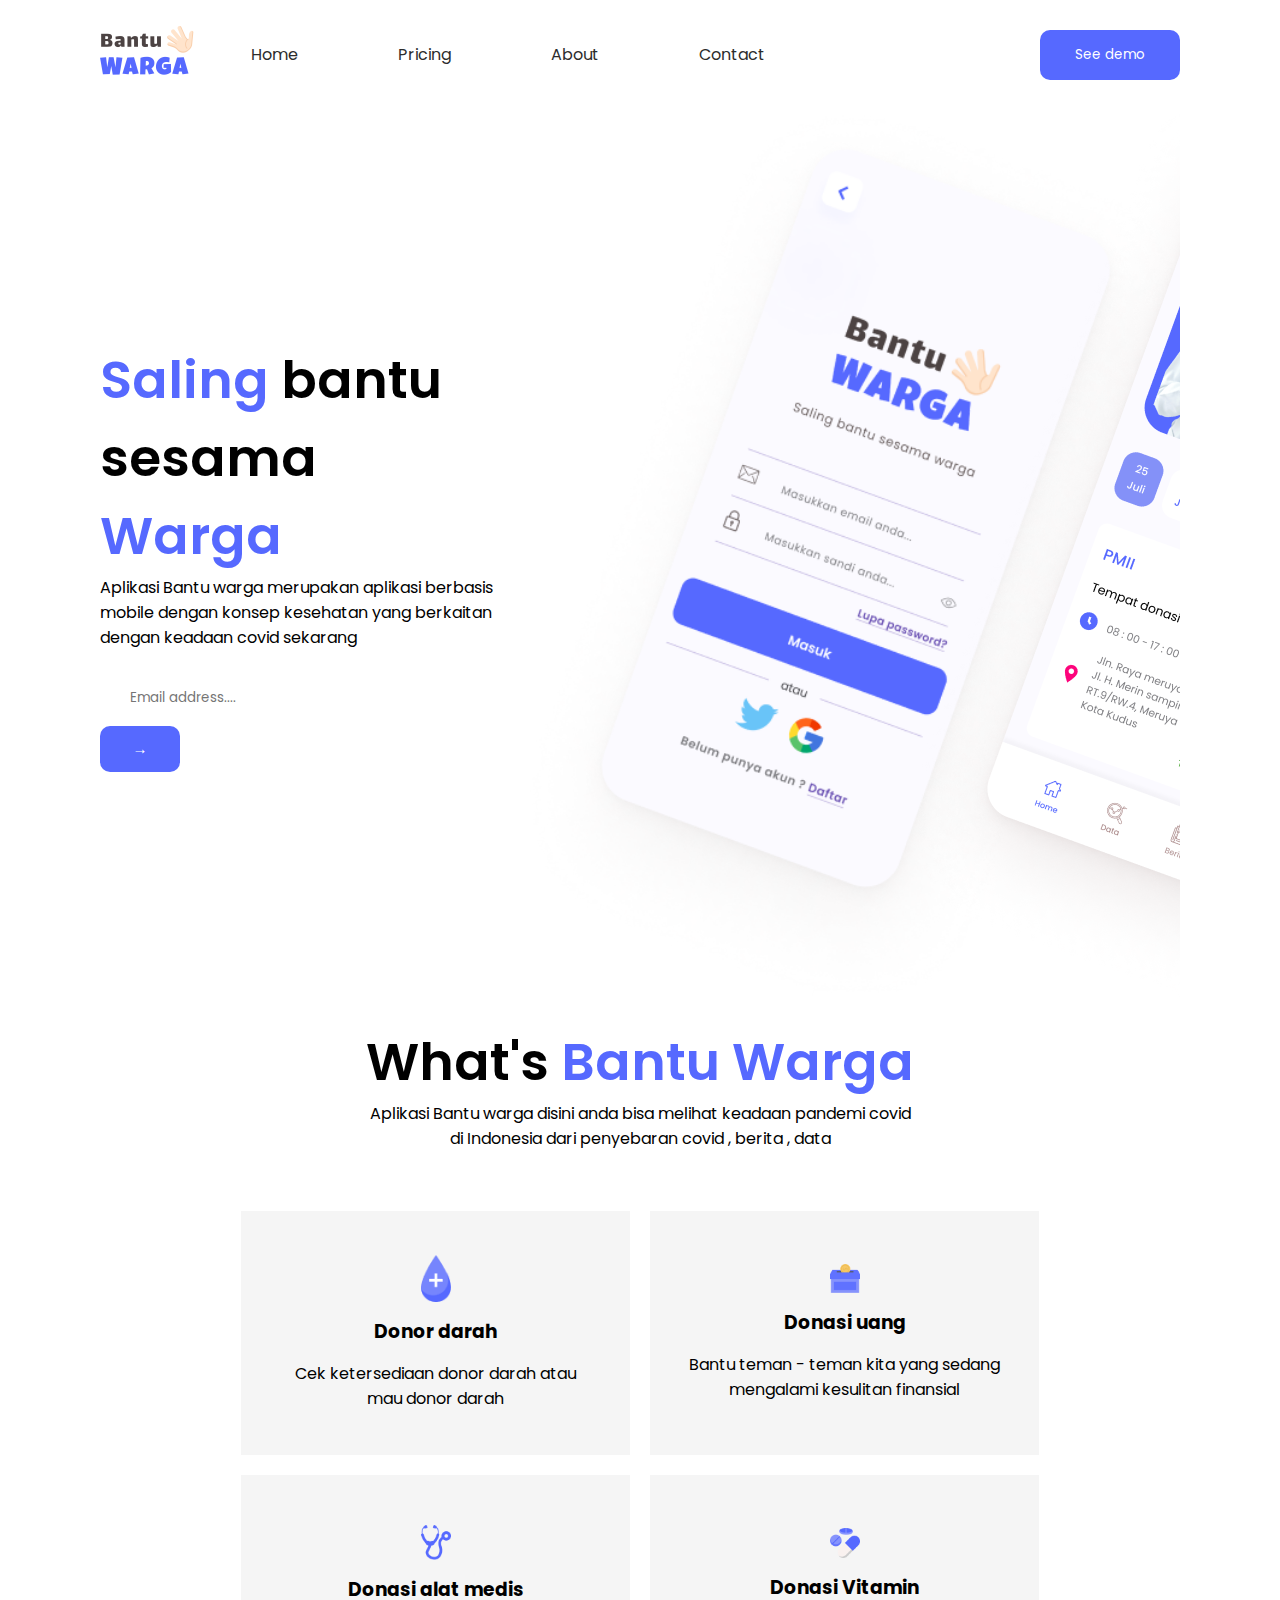
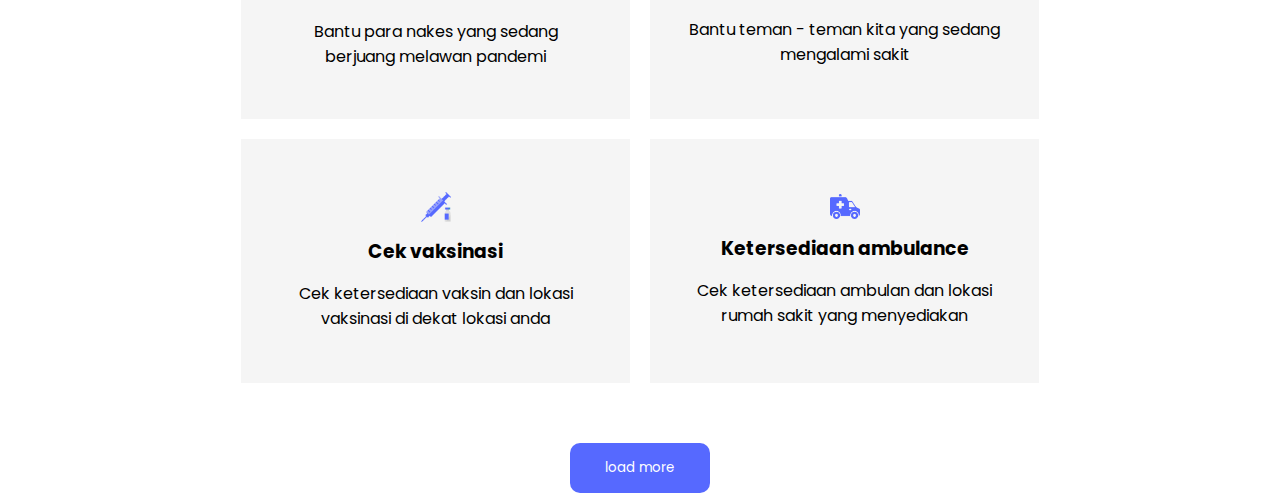
==== daily_task_05-09-2024/index.html @ eb910bd3 "done till about" ====
<!DOCTYPE html>
<html lang="en">
  <head>
    <meta charset="UTF-8" />
    <meta name="viewport" content="width=device-width, initial-scale=1.0" />
    <link rel="preconnect" href="https://fonts.googleapis.com" />
    <link rel="preconnect" href="https://fonts.gstatic.com" crossorigin />
    <link
      href="https://fonts.googleapis.com/css2?family=Poppins:ital,wght@0,100;0,200;0,300;0,400;0,500;0,600;0,700;0,800;0,900;1,100;1,200;1,300;1,400;1,500;1,600;1,700;1,800;1,900&display=swap"
      rel="stylesheet"
    />
    <link rel="stylesheet" href="style.css" />

    <title>Bantu-Warga-Web</title>
  </head>

  <body>
    <div class="whole_body">
      <nav>
        <div>
          <img src="./assets/bantu-warga.png" alt="" class="nav_icon" />
        </div>
        <div class="links">
          <ul>
            <li><a href="">Home</a></li>
            <li><a href="">Pricing</a></li>
            <li><a href="">About</a></li>
            <li><a href="">Contact</a></li>
          </ul>
        </div>
        <div class="button_container">
          <button class="btn">See demo</button>
        </div>
      </nav>

      <div class="hero">
        <div class="left_hero">
          <div class="head_text">
            <span class="colored_text">Saling</span> bantu<br />
            sesama
            <span class="colored_text">Warga</span>
          </div>
          <div>
            Aplikasi Bantu warga merupakan aplikasi berbasis mobile dengan
            konsep kesehatan yang berkaitan dengan keadaan covid sekarang
          </div>
          <div class="mail_box">
            <input type="email" name="" id="" placeholder="Email address...." />
            <button>→</button>
          </div>
        </div>
        <div class="right_hero">
          <img src="./assets/Welcome.png" alt="" id="image-1" />
          <img src="./assets/Vitamin.png" alt="" id="image-2" />
          <!-- ekhane image thakbe -->
        </div>
      </div>

      <div class="about">
        <section>
          <section class="head_text">
            What's <span class="colored_text">Bantu Warga</span>
          </section>
          <p>
            Aplikasi Bantu warga disini anda bisa melihat keadaan pandemi covid
            di Indonesia dari penyebaran covid , berita , data
          </p>
        </section>

        <section class="feature_container">
          <section class="card">
            <img src="./assets/donor.png" alt="" />
            <h3>Donor darah</h3>
            <p>Cek ketersediaan donor darah atau mau donor darah</p>
          </section>

          <section class="card">
            <img src="./assets/Group.png" alt="" />
            <h3>Donasi uang</h3>
            <p>Bantu teman - teman kita yang sedang mengalami kesulitan finansial</p>
          </section>

          <section class="card">
            <img src="./assets/stotoscope.png" alt="" />
            <h3>Donasi alat medis</h3>
            <p>Bantu para nakes yang sedang berjuang melawan pandemi</p>
          </section>

          <section class="card">
            <img src="./assets/medicine.png" alt="" />
            <h3>Donasi Vitamin</h3>
            <p>Bantu teman - teman kita yang sedang mengalami sakit </p>
          </section>
          
          <section class="card">
            <img src="./assets/syringe.png" alt="" />
            <h3>Cek vaksinasi</h3>
            <p>Cek ketersediaan vaksin dan lokasi vaksinasi di dekat lokasi anda</p>
          </section>

          <section class="card">
            <img src="./assets/glyph.png" alt="" />
            <h3>Ketersediaan ambulance</h3>
            <p>Cek ketersediaan ambulan dan lokasi rumah sakit yang menyediakan</p>
          </section>

        </section>

        <section>
          <button class="btn">load more</button>
        </section>
      </div>
    </div>
  </body>
</html>
---- daily_task_05-09-2024/style.css ----
*{
    margin: 0;
    padding: 0;
    font-family: "Poppins", sans-serif;
}

.whole_body{
    padding: 0px 100px;
}

.nav_icon{
    width: 101px;
    height: 62px;
}

nav{
    font-family: monospace;
    width: 100%;
    /* height: 100%; */
    display: flex;
    padding-top: 20px;
    align-items: center;
    /* justify-content: space-between; */
}

nav div:nth-child(2){
    
    /* justify-content: space-between; */
}

nav ul{
    display: flex;
    list-style: none;
    
}

nav ul li{
    padding: 0 50px;
}

a{
    text-decoration: none;
    color: rgb(44, 44, 44);
}

a:hover{
   color: #4352c4; 
}

a:active{
    color: #4352c4;
    font-weight: bold;  
}

.btn{
    /* justify-self: end; */
    /*  */
    align-items: end;
    width: 140px;
    height: 50px;
    background: #5669FF;
    color: #ffffff;
    border-radius: 10px;
    border: 0px;
}

.button_container{
    margin-left: auto;
}

.links{
    width: auto;
}

/* nav styling */

.hero{
    display: flex;
    align-items: center;
    overflow: hidden;
}

.left_hero{
    width: 50%;
}

.head_text{
    font-weight: 600;
    font-size: 52px;
}

.colored_text{
    color: #5669FF;
}

.mail_box button{
    border: none;
    border-radius: 10px;
    background: #5669FF;
    color: white;
    font-size: 15px;
    height: 46px;
    width: 80px;
}

input[type=email]{
    border: none;
    height: 56px;
    width: 375px;
    margin-top: 20px;
    padding-left: 30px;
}

.right_hero{
    display: flex;
    /* overflow: hidden; */
}
#image-1{
    width: 702px;
}

#image-2{
    margin-left: -300px;
}

/* about styling */

.about{
    text-align: center;
}

.about section p{
    width: 550px;
    margin: 0 auto;
}

.about>section:nth-child(2){
    /* background: red; */
    margin: 50px 0;
    display: flex;
    flex-wrap: wrap;
    justify-content: center;
}

.card{
    width: 389px;
    height: 244px;
    background: #f5f5f5;
    margin: 10px;
    display: flex;
    flex-direction: column;
    justify-content: center;
    align-items: center;
    gap: 15px;
}

.about section .card img{
    width: 30px;
}

.about section .card p{
    /* background: red; */
    width: 313px;
    /* height: 10px; */
}
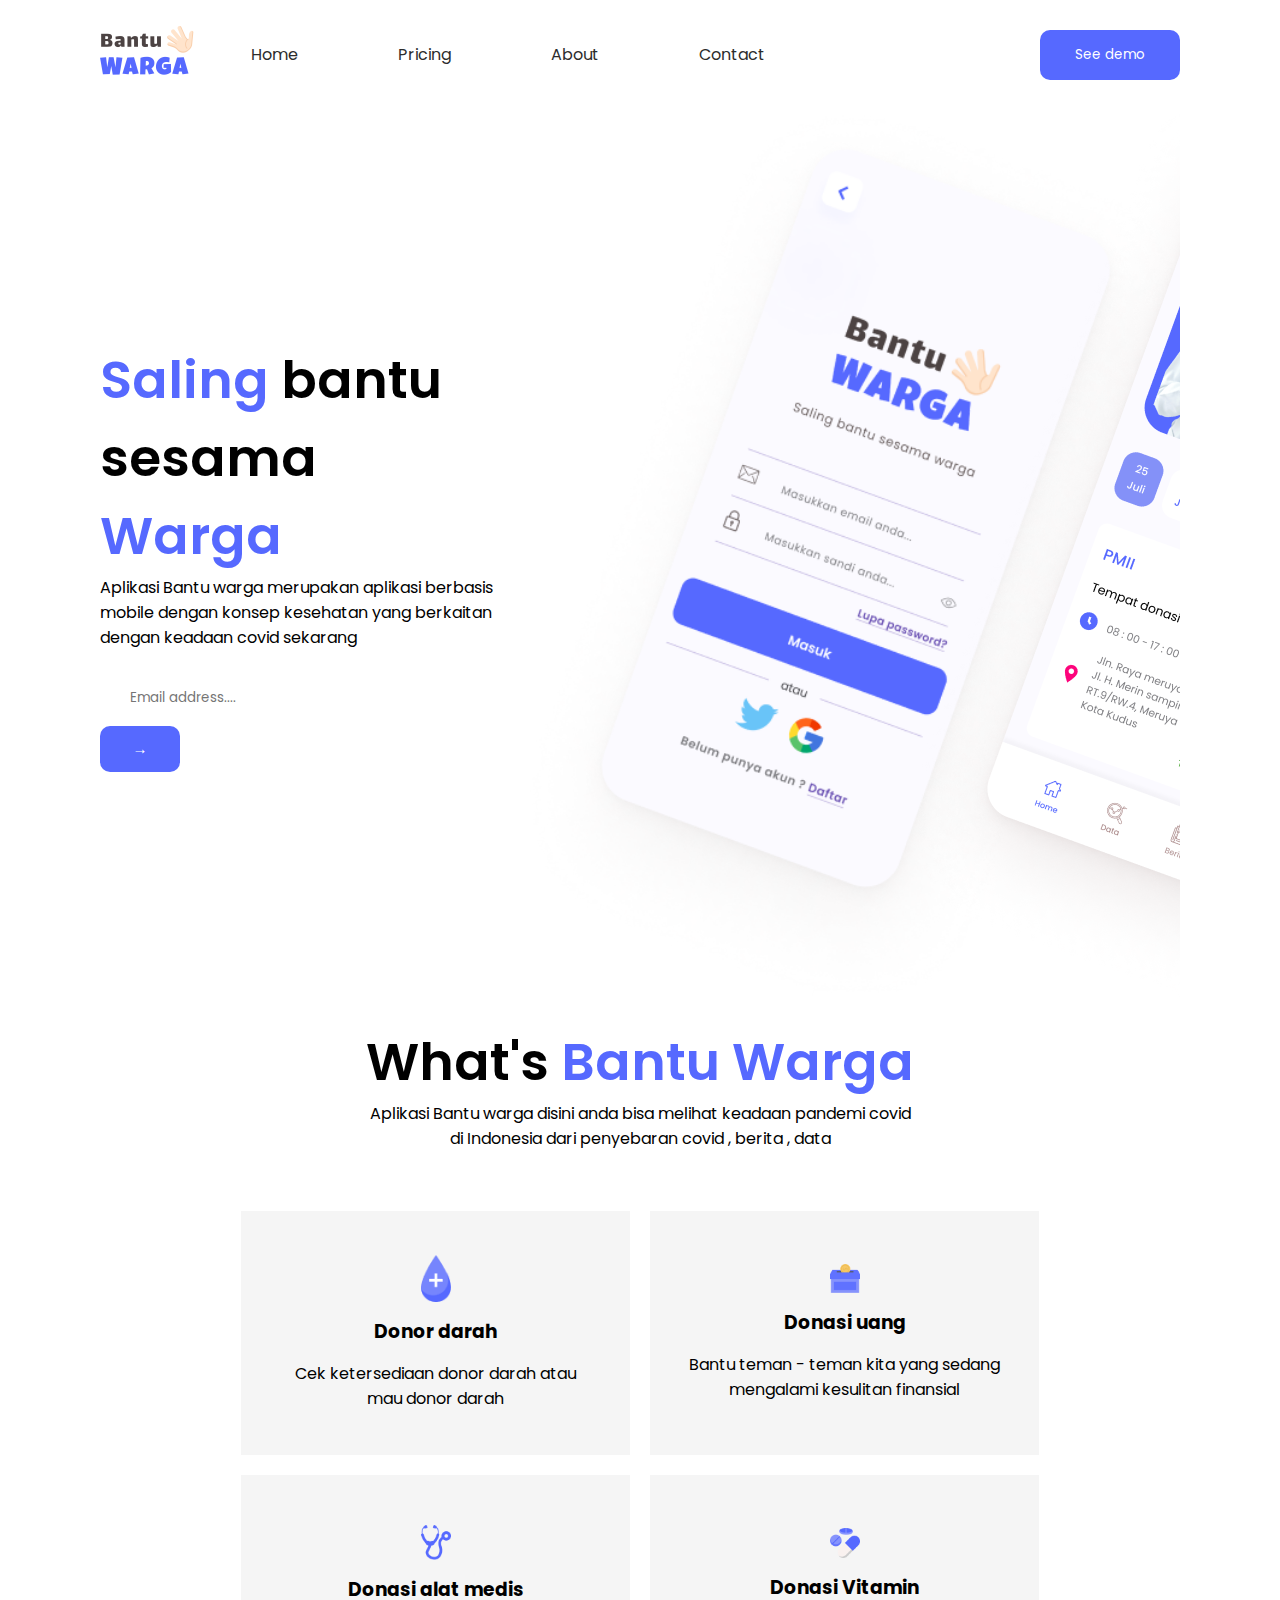
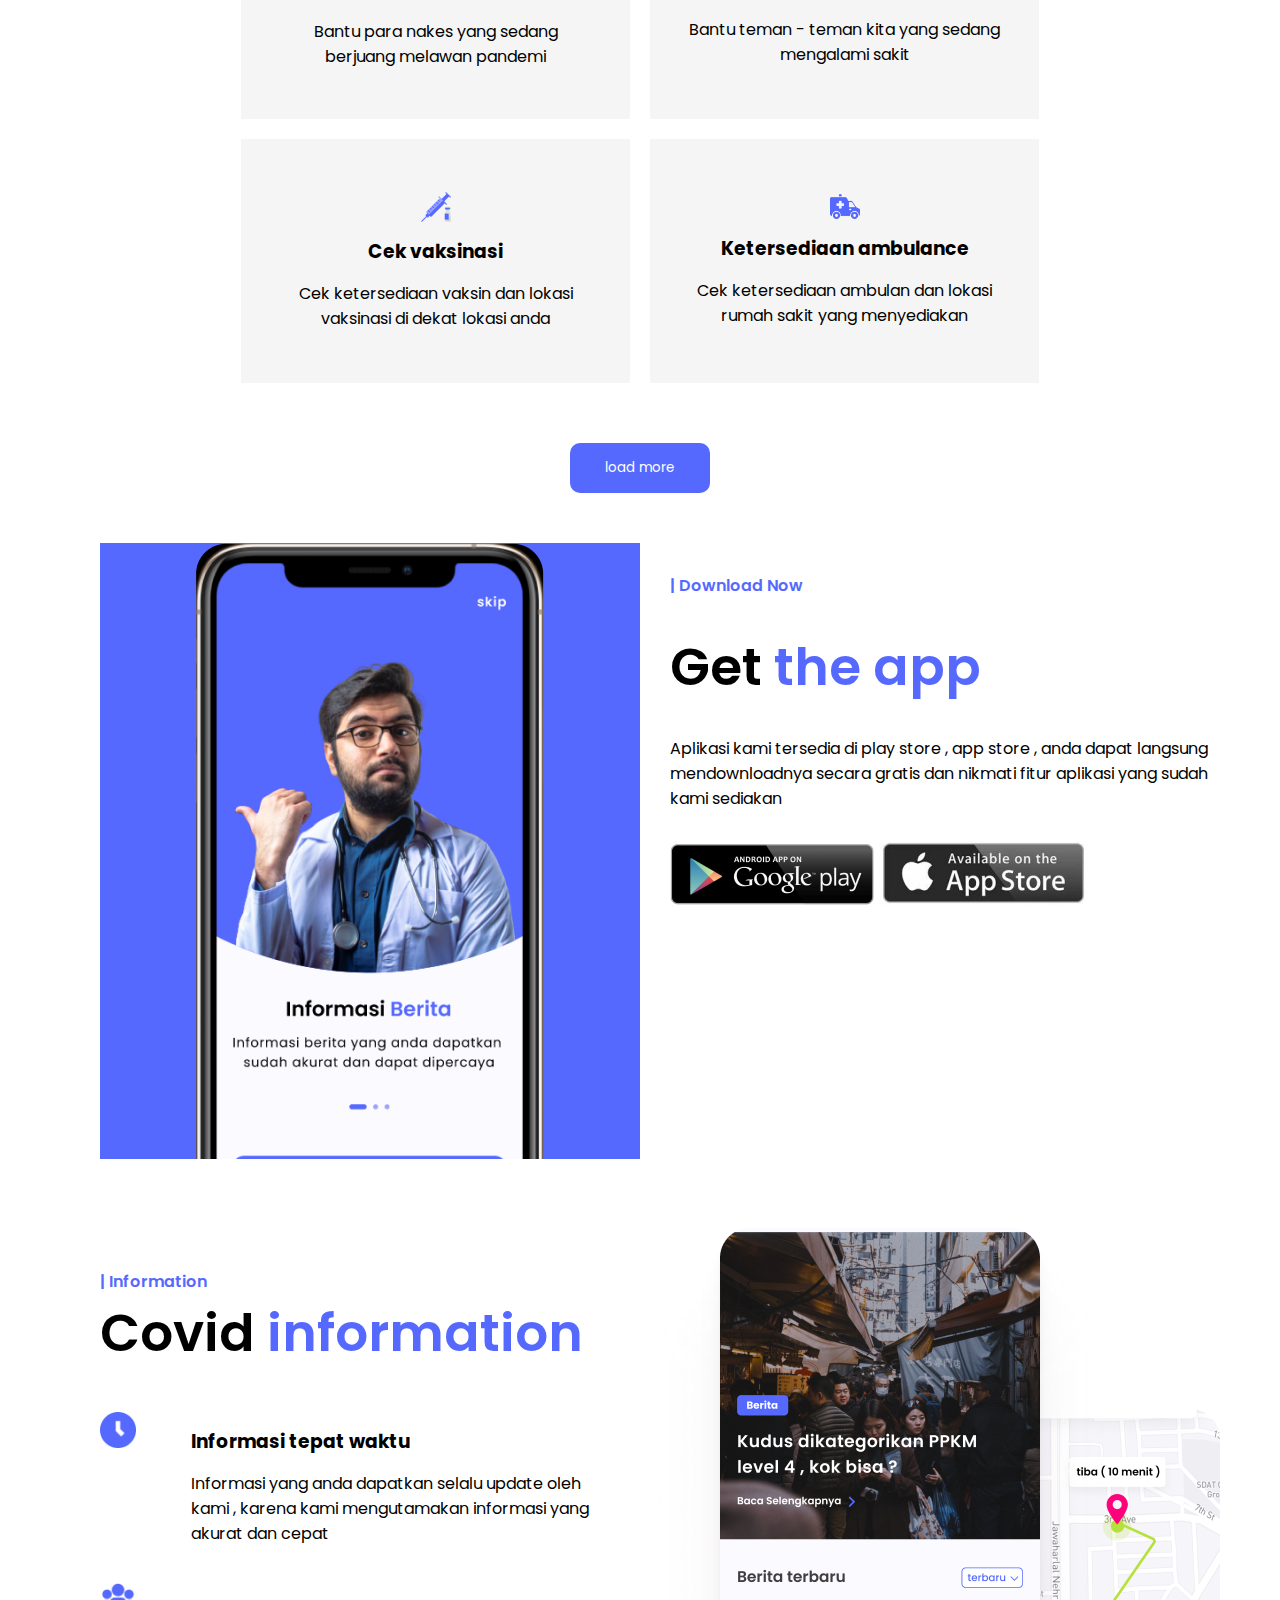
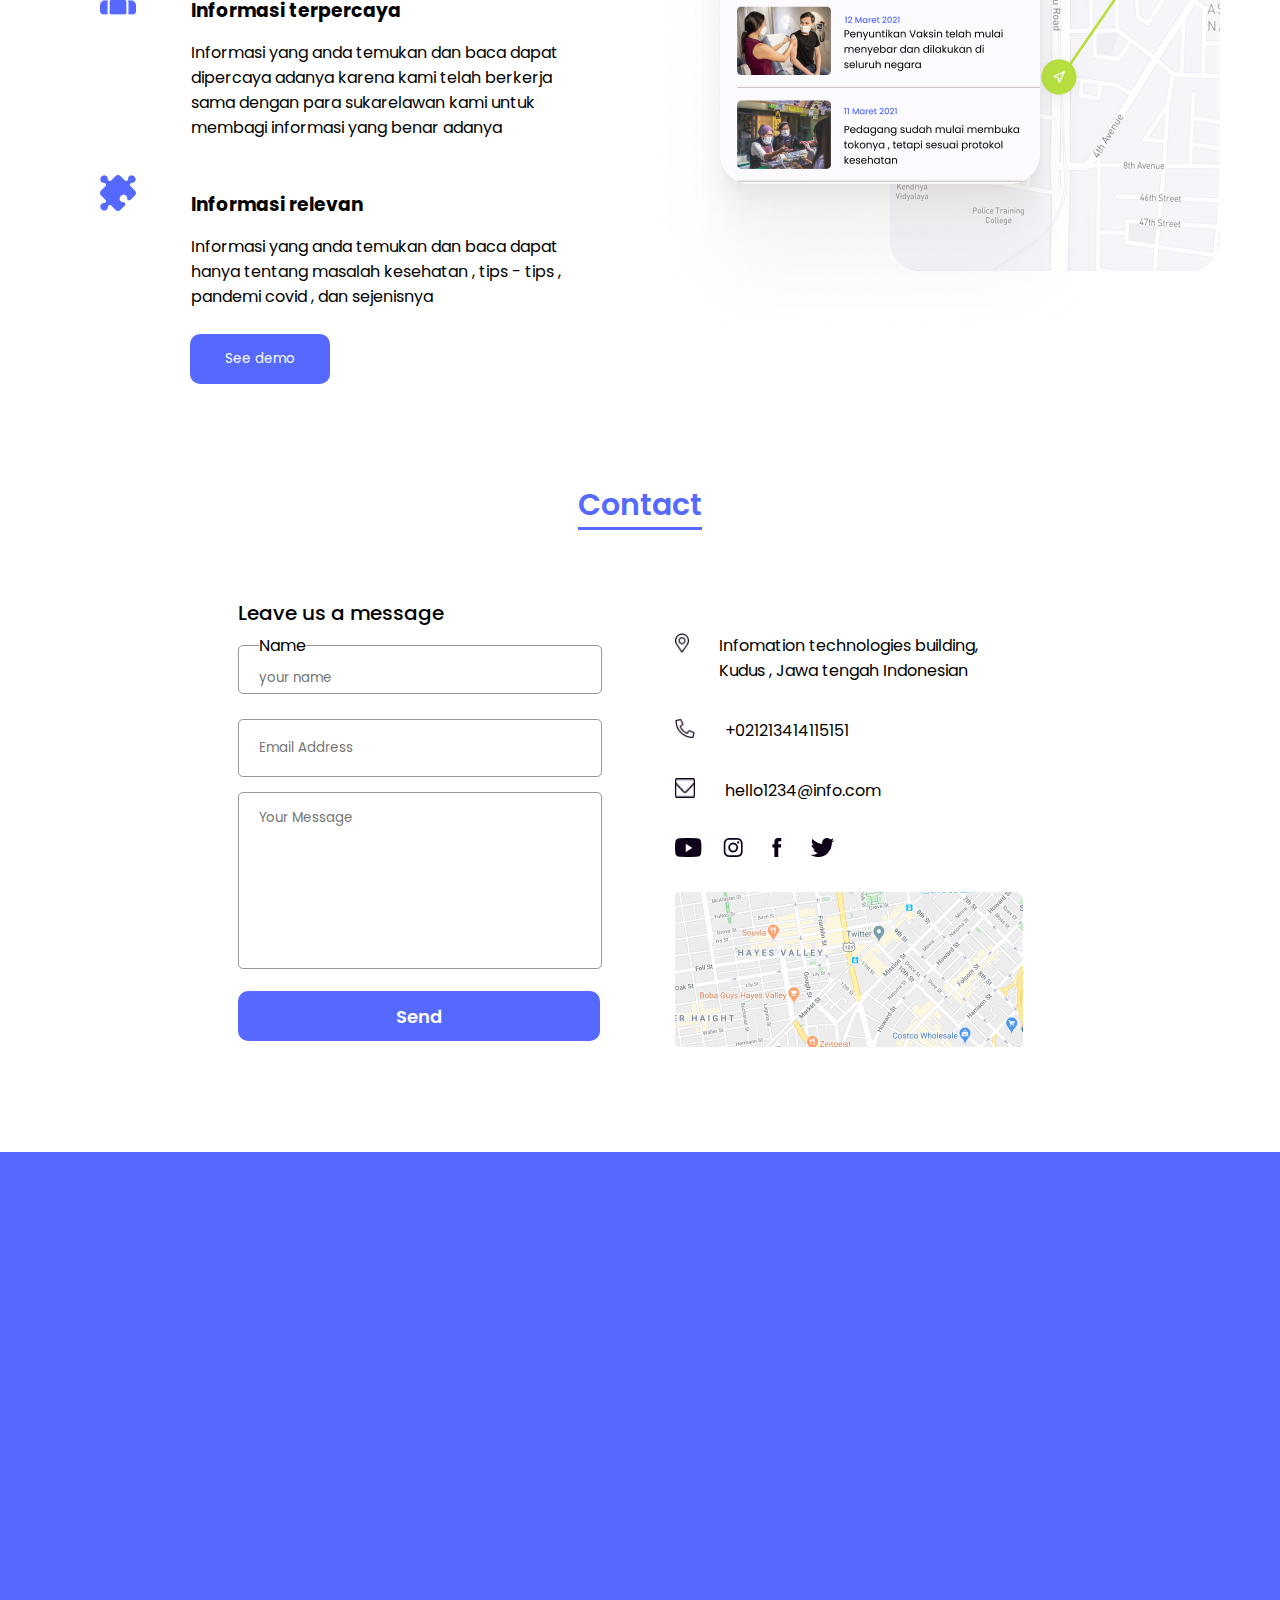
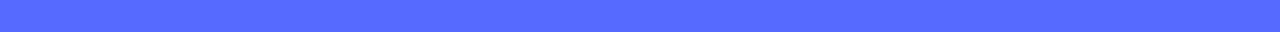
==== commit 930b9b35: "done except footer" ====
--- a/daily_task_05-09-2024/index.html
+++ b/daily_task_05-09-2024/index.html
@@ -46,7 +46,7 @@
           </div>
           <div class="mail_box">
             <input type="email" name="" id="" placeholder="Email address...." />
-            <button>→</button>
+            <button class="btn">→</button>
           </div>
         </div>
         <div class="right_hero">
@@ -77,7 +77,9 @@
           <section class="card">
             <img src="./assets/Group.png" alt="" />
             <h3>Donasi uang</h3>
-            <p>Bantu teman - teman kita yang sedang mengalami kesulitan finansial</p>
+            <p>
+              Bantu teman - teman kita yang sedang mengalami kesulitan finansial
+            </p>
           </section>
 
           <section class="card">
@@ -89,27 +91,174 @@
           <section class="card">
             <img src="./assets/medicine.png" alt="" />
             <h3>Donasi Vitamin</h3>
-            <p>Bantu teman - teman kita yang sedang mengalami sakit </p>
-          </section>
-          
+            <p>Bantu teman - teman kita yang sedang mengalami sakit</p>
+          </section>
+
           <section class="card">
             <img src="./assets/syringe.png" alt="" />
             <h3>Cek vaksinasi</h3>
-            <p>Cek ketersediaan vaksin dan lokasi vaksinasi di dekat lokasi anda</p>
+            <p>
+              Cek ketersediaan vaksin dan lokasi vaksinasi di dekat lokasi anda
+            </p>
           </section>
 
           <section class="card">
             <img src="./assets/glyph.png" alt="" />
             <h3>Ketersediaan ambulance</h3>
-            <p>Cek ketersediaan ambulan dan lokasi rumah sakit yang menyediakan</p>
-          </section>
-
+            <p>
+              Cek ketersediaan ambulan dan lokasi rumah sakit yang menyediakan
+            </p>
+          </section>
         </section>
 
         <section>
           <button class="btn">load more</button>
         </section>
       </div>
+
+      <!-- get the app div -->
+      <div class="get_app_container">
+        <div class="get_app_left">
+          <img src="./assets/phone.png" alt="" />
+        </div>
+
+        <div class="get_app_right">
+          <div class="small_heading">Download Now</div>
+          <div class="head_text">
+            Get <span class="colored_text">the app</span>
+          </div>
+          <div>
+            <p>
+              Aplikasi kami tersedia di play store , app store , anda dapat
+              langsung mendownloadnya secara gratis dan nikmati fitur aplikasi
+              yang sudah kami sediakan
+            </p>
+          </div>
+          <div>
+            <img src="./assets/google_play.png" alt="" />
+            <img src="./assets/app_store.png" alt="" />
+          </div>
+        </div>
+      </div>
+
+      <!-- Information -->
+      <div class="information_container">
+        <div class="information_left">
+          <div class="small_heading">Information</div>
+          <div class="head_text">
+            Covid <span class="colored_text">information</span>
+          </div>
+
+          <div class="information_area">
+            <div class="single_information">
+              <img src="./assets/clock (2) 1.png" alt="" />
+              <div>
+                <h3>Informasi tepat waktu</h3>
+                <p>
+                  Informasi yang anda dapatkan selalu update oleh kami , karena
+                  kami mengutamakan informasi yang akurat dan cepat
+                </p>
+              </div>
+            </div>
+
+            <div class="single_information">
+              <img src="./assets/group 1.png" alt="" />
+              <div>
+                <h3>Informasi terpercaya</h3>
+                <p>
+                  Informasi yang anda temukan dan baca dapat dipercaya adanya
+                  karena kami telah berkerja sama dengan para sukarelawan kami
+                  untuk membagi informasi yang benar adanya
+                </p>
+              </div>
+            </div>
+
+            <div class="single_information">
+              <img src="./assets/puzzle 1.png" alt="" />
+              <div>
+                <h3>Informasi relevan</h3>
+                <p>
+                  Informasi yang anda temukan dan baca dapat hanya tentang
+                  masalah kesehatan , tips - tips , pandemi covid , dan
+                  sejenisnya
+                </p>
+              </div>
+            </div>
+
+            <div class="information_button">
+              <button class="btn">See demo</button>
+            </div>
+          </div>
+        </div>
+
+        <div class="information_right">
+          <img src="./assets/map.png" alt="" class="image_2" />
+          <img src="./assets/Berita_page_1.png" alt="" class="image_1" />
+        </div>
+      </div>
+      <!-- Information end -->
+
+      <!-- contact start -->
+      <div class="contact_container">
+        <div class="contact_heading">
+          <u>Contact</u>
+        </div>
+        <div class="contact_info_container">
+          <div class="contact_left">
+            <p id="message_heading">Leave us a message</p>
+            <form action="">
+              <div>
+                <fieldset>
+                  <legend>Name</legend>
+                  <input
+                    type="text"
+                    name=""
+                    id="name"
+                    placeholder="your name"
+                  />
+                </fieldset>
+              </div>
+              <div>
+                <input type="email" name="" id="" placeholder="Email Address" />
+              </div>
+              <div>
+                <textarea
+                  name=""
+                  id="message"
+                  rows="8"
+                  placeholder="Your Message"
+                ></textarea>
+              </div>
+              <button class="btn contact_send">Send</button>
+            </form>
+          </div>
+
+          <div class="contact_right">
+            <div>
+              <img src="./assets/locator.png" alt="" class="icon">
+              <p>Infomation technologies building, Kudus , Jawa tengah Indonesian</p>
+            </div>
+            <div>
+              <img src="./assets/phone_icon.png" alt="" class="icon">
+              <p>+021213414115151</p>
+            </div>
+            <div>
+              <img src="./assets/mail_box.png" alt="" class="icon">
+              <p>hello1234@info.com</p>
+            </div>
+            <div>
+              <img src="./assets/social_icons.png" alt="">
+            </div>
+            <div>
+              <img src="./assets/location_map.png" alt="">
+            </div>
+          </div>
+        </div>
+      </div>
     </div>
+    <footer>
+      <div></div>
+      <div></div>
+    </footer>
   </body>
 </html>
--- a/daily_task_05-09-2024/style.css
+++ b/daily_task_05-09-2024/style.css
@@ -1,166 +1,355 @@
-*{
-    margin: 0;
-    padding: 0;
-    font-family: "Poppins", sans-serif;
-}
-
-.whole_body{
-    padding: 0px 100px;
-}
-
-.nav_icon{
-    width: 101px;
-    height: 62px;
-}
-
-nav{
-    font-family: monospace;
+* {
+  margin: 0;
+  padding: 0;
+  font-family: "Poppins", sans-serif;
+}
+
+.whole_body {
+  margin: 0 auto;
+  padding: 0px 100px;
+  max-width: 1630px;
+  /* background: #000; */
+}
+
+.nav_icon {
+  width: 101px;
+  height: 62px;
+}
+
+nav {
+  font-family: monospace;
+  width: 100%;
+  /* height: 100%; */
+  display: flex;
+  padding-top: 20px;
+  align-items: center;
+  /* justify-content: space-between; */
+}
+
+nav div:nth-child(2) {
+  /* justify-content: space-between; */
+}
+
+nav ul {
+  display: flex;
+  list-style: none;
+}
+
+nav ul li {
+  padding: 0 50px;
+}
+
+a {
+  text-decoration: none;
+  color: rgb(44, 44, 44);
+}
+
+a:hover {
+  color: #4352c4;
+}
+
+a:active {
+  color: #4352c4;
+  font-weight: bold;
+}
+
+.btn {
+  /* justify-self: end; */
+  /*  */
+  align-items: end;
+  width: 140px;
+  height: 50px;
+  background: #5669ff;
+  color: #ffffff;
+  border-radius: 10px;
+  border: 0px;
+}
+
+.btn:hover {
+  cursor: pointer;
+}
+
+.button_container {
+  margin-left: auto;
+}
+
+.links {
+  width: auto;
+}
+
+/* nav styling */
+
+.hero {
+  display: flex;
+  align-items: center;
+  overflow: hidden;
+}
+
+.left_hero {
+  width: 50%;
+}
+
+.head_text {
+  font-weight: 600;
+  font-size: 52px;
+}
+
+.colored_text {
+  color: #5669ff;
+}
+
+.mail_box button {
+  border: none;
+  border-radius: 10px;
+  background: #5669ff;
+  color: white;
+  font-size: 15px;
+  height: 46px;
+  width: 80px;
+}
+
+input[type="email"] {
+  border: none;
+  height: 56px;
+  width: 375px;
+  margin-top: 20px;
+  padding-left: 30px;
+}
+
+.right_hero {
+  display: flex;
+  /* overflow: hidden; */
+}
+#image-1 {
+  width: 702px;
+}
+
+#image-2 {
+  margin-left: -300px;
+}
+
+/* about styling */
+
+.about {
+  text-align: center;
+}
+
+.about section p {
+  width: 550px;
+  margin: 0 auto;
+}
+
+.about > section:nth-child(2) {
+  /* background: red; */
+  margin: 50px 0;
+  display: flex;
+  flex-wrap: wrap;
+  justify-content: center;
+}
+
+.card {
+  width: 389px;
+  height: 244px;
+  background: #f5f5f5;
+  margin: 10px;
+  display: flex;
+  flex-direction: column;
+  justify-content: center;
+  align-items: center;
+  gap: 15px;
+}
+
+.about section .card img {
+  width: 30px;
+}
+
+.about section .card p {
+  /* background: red; */
+  width: 313px;
+  /* height: 10px; */
+}
+
+/* get app section */
+
+.get_app_container {
+  display: flex;
+  width: 100%;
+  margin-top: 50px;
+}
+
+.get_app_left {
+  display: flex;
+  justify-content: center;
+  width: 50%;
+  background: #5669ff;
+}
+
+.get_app_right {
+  width: 50%;
+}
+
+.get_app_right div {
+  margin: 30px;
+}
+
+.get_app_right p {
+  width: 543px;
+}
+
+.small_heading {
+  color: #5669ff;
+  font-weight: 600;
+}
+
+.small_heading::before {
+  content: "| ";
+}
+
+/* Information styling */
+.information_container {
+  display: flex;
+  margin-top: 50px;
+}
+
+.information_left {
+  width: 50%;
+  margin-top: 60px;
+}
+
+.information_area {
+  display: flex;
+  flex-direction: column;
+  margin: 30px 0;
+}
+
+.single_information {
+  display: flex;
+  margin: 10px 0;
+}
+
+.single_information img {
+  width: 36px;
+  height: 36px;
+  margin-right: 40px;
+}
+
+.single_information div * {
+  margin: 15px;
+}
+
+.information_button {
+  margin-left: 90px;
+}
+
+.information_right {
+  /* background: #000; */
+  width: 50%;
+  margin-left: 30px;
+}
+
+.image_1 {
+  /* width: 320px; */
+  margin-top: -650px;
+  z-index: 10;
+}
+
+.image_2 {
+  margin-left: 250px;
+  margin-top: 200px;
+}
+
+/* contact styling */
+.contact_container {
+  margin: 68px;
+}
+
+#message_heading {
+  font-weight: 500;
+  font-size: 20px;
+}
+
+.contact_heading {
+  text-align: center;
+  font-weight: 600;
+  font-size: 30px;
+  color: #5669ff;
+  text-underline-offset: 12px;
+}
+
+.contact_info_container {
+  display: flex;
+  margin: 70px;
+}
+
+.contact_left {
+  width: 50%;
+}
+
+form * {
+  width: 100%;
+  margin: 5px 0;
+}
+
+form legend {
+  width: fit-content;
+  padding: 0;
+}
+
+#name {
+  border: none;
+  width: calc(100% - 40px);
+  margin-top: 5px;
+}
+
+#message {
+  padding-top: 15px;
+}
+
+fieldset,
+textarea,
+form input[type="email"] {
+  border: #979797 1px solid;
+  border-radius: 5px;
+  width: calc(100% - 40px);
+  padding: 0 20px;
+}
+
+textarea {
+  resize: none;
+}
+
+.contact_send {
+  width: 100%;
+  font-weight: 600;
+  font-size: 18px;
+}
+
+/* contact right */
+.contact_right {
+  width: 50%;
+  margin-left: 40px;
+}
+
+.contact_right div{
+    margin: 35px;
+    display: flex;
+}
+
+.contact_right div .icon{
+    width: 20px;
+    height: 20px;
+    margin: 0 30px 0 0;
+}
+
+.contact_right div p{
+    font-weight: 400;
+    font-size: 16px;
+}
+
+
+/* footer */
+footer{
     width: 100%;
-    /* height: 100%; */
-    display: flex;
-    padding-top: 20px;
-    align-items: center;
-    /* justify-content: space-between; */
-}
-
-nav div:nth-child(2){
-    
-    /* justify-content: space-between; */
-}
-
-nav ul{
-    display: flex;
-    list-style: none;
-    
-}
-
-nav ul li{
-    padding: 0 50px;
-}
-
-a{
-    text-decoration: none;
-    color: rgb(44, 44, 44);
-}
-
-a:hover{
-   color: #4352c4; 
-}
-
-a:active{
-    color: #4352c4;
-    font-weight: bold;  
-}
-
-.btn{
-    /* justify-self: end; */
-    /*  */
-    align-items: end;
-    width: 140px;
-    height: 50px;
+    height: 480px;
     background: #5669FF;
-    color: #ffffff;
-    border-radius: 10px;
-    border: 0px;
-}
-
-.button_container{
-    margin-left: auto;
-}
-
-.links{
-    width: auto;
-}
-
-/* nav styling */
-
-.hero{
-    display: flex;
-    align-items: center;
-    overflow: hidden;
-}
-
-.left_hero{
-    width: 50%;
-}
-
-.head_text{
-    font-weight: 600;
-    font-size: 52px;
-}
-
-.colored_text{
-    color: #5669FF;
-}
-
-.mail_box button{
-    border: none;
-    border-radius: 10px;
-    background: #5669FF;
-    color: white;
-    font-size: 15px;
-    height: 46px;
-    width: 80px;
-}
-
-input[type=email]{
-    border: none;
-    height: 56px;
-    width: 375px;
-    margin-top: 20px;
-    padding-left: 30px;
-}
-
-.right_hero{
-    display: flex;
-    /* overflow: hidden; */
-}
-#image-1{
-    width: 702px;
-}
-
-#image-2{
-    margin-left: -300px;
-}
-
-/* about styling */
-
-.about{
-    text-align: center;
-}
-
-.about section p{
-    width: 550px;
-    margin: 0 auto;
-}
-
-.about>section:nth-child(2){
-    /* background: red; */
-    margin: 50px 0;
-    display: flex;
-    flex-wrap: wrap;
-    justify-content: center;
-}
-
-.card{
-    width: 389px;
-    height: 244px;
-    background: #f5f5f5;
-    margin: 10px;
-    display: flex;
-    flex-direction: column;
-    justify-content: center;
-    align-items: center;
-    gap: 15px;
-}
-
-.about section .card img{
-    width: 30px;
-}
-
-.about section .card p{
-    /* background: red; */
-    width: 313px;
-    /* height: 10px; */
-}
-
+}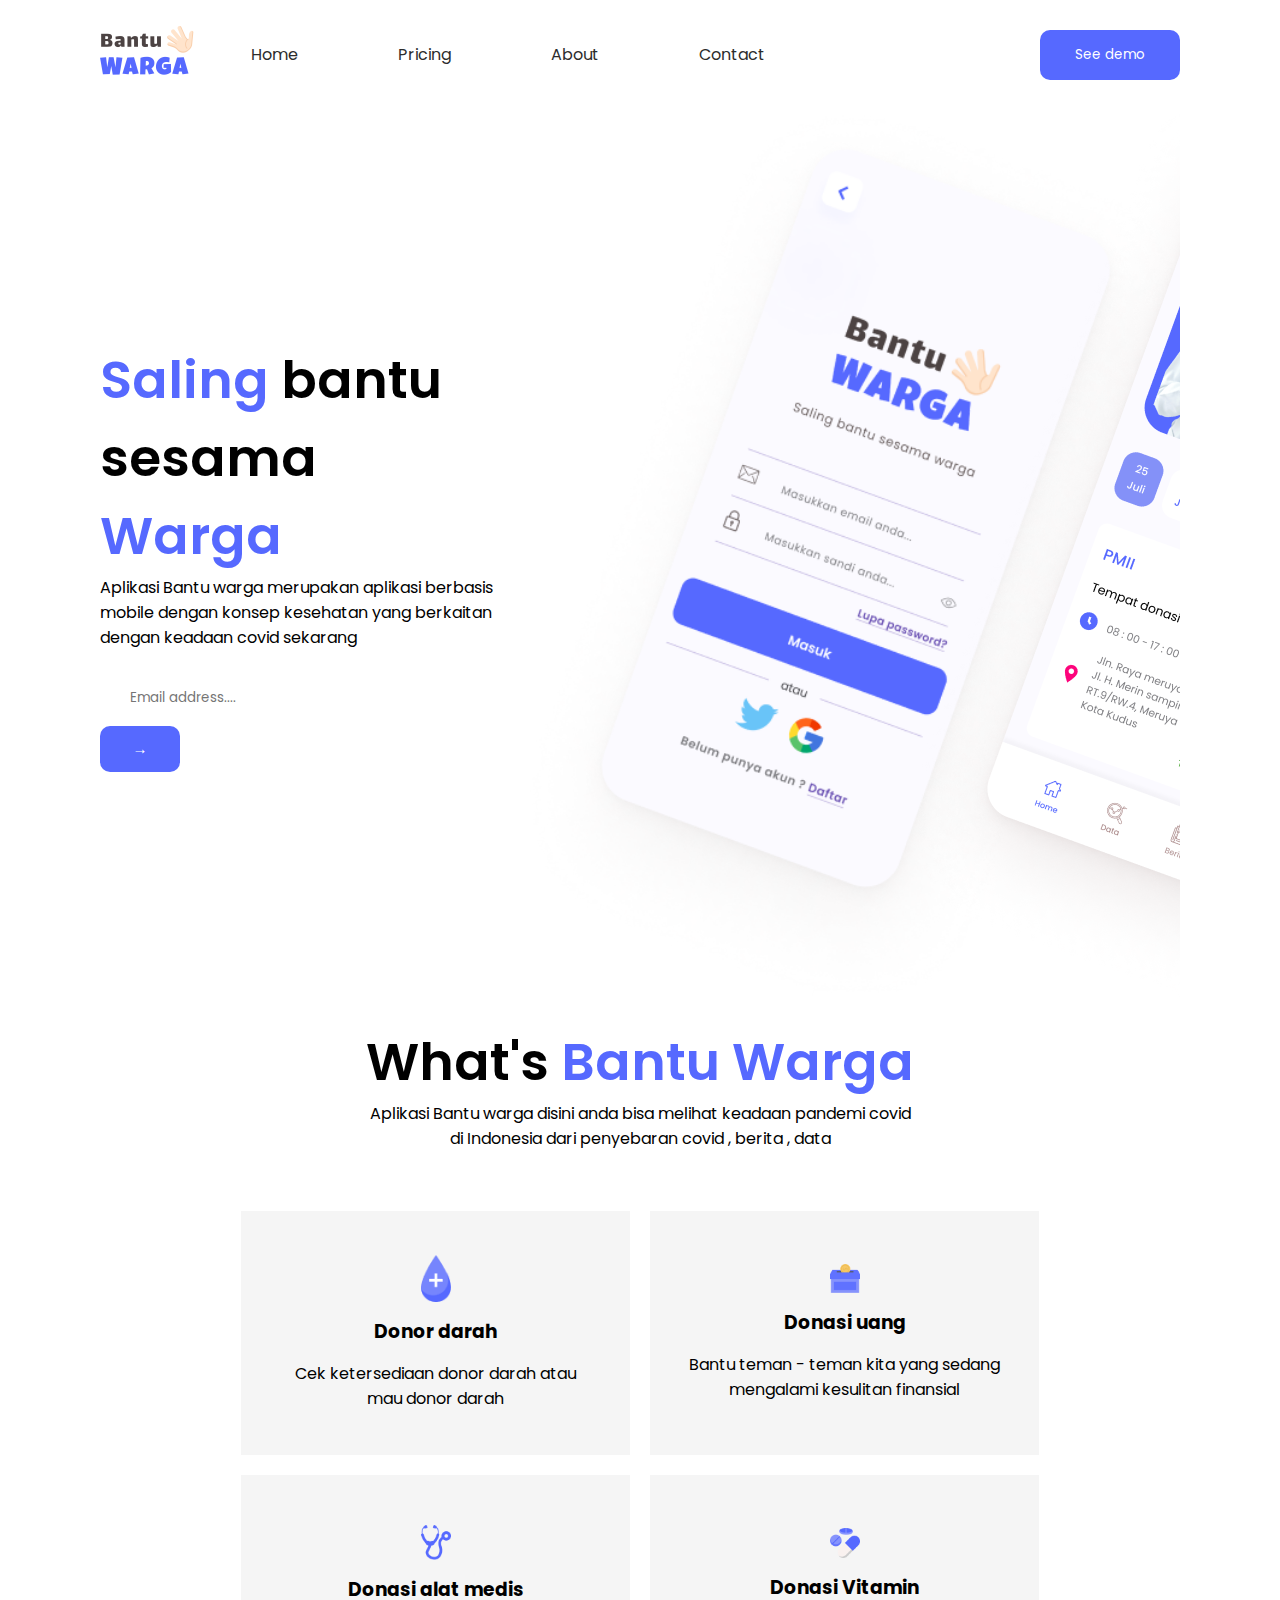
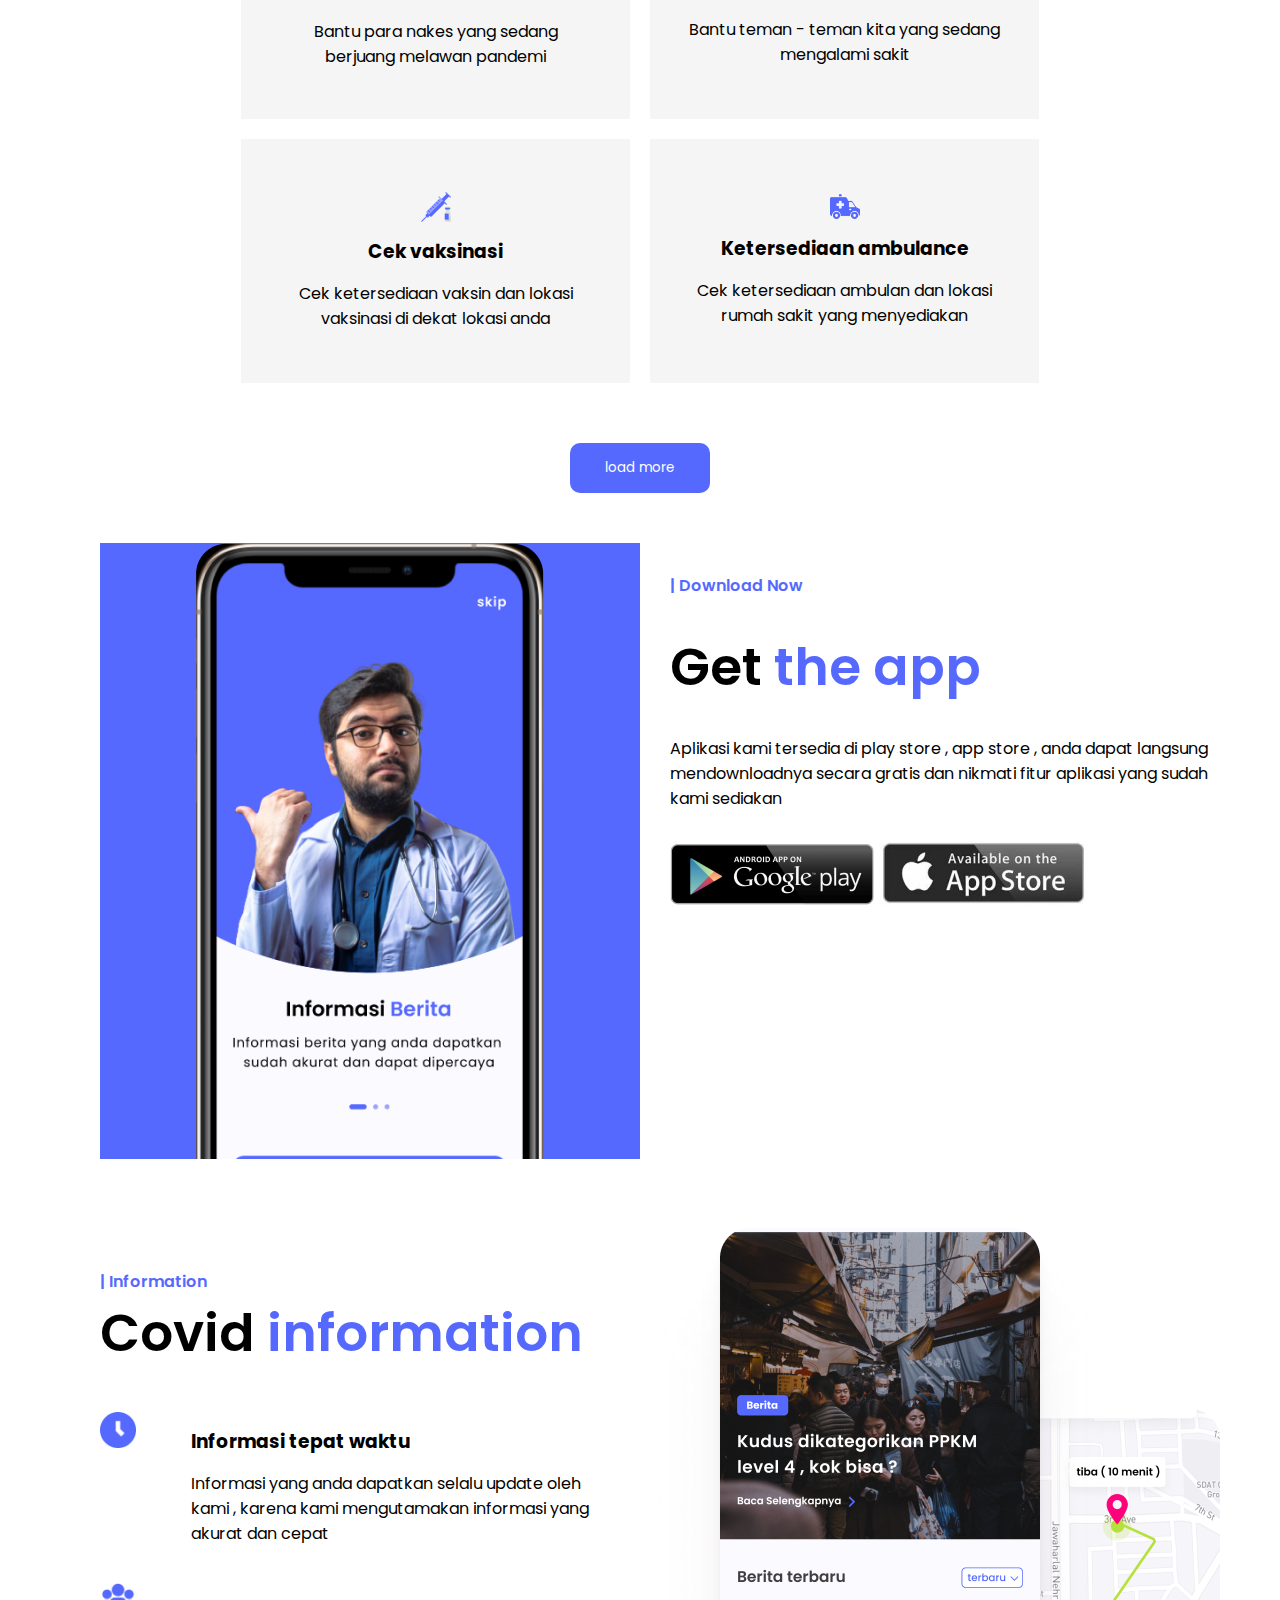
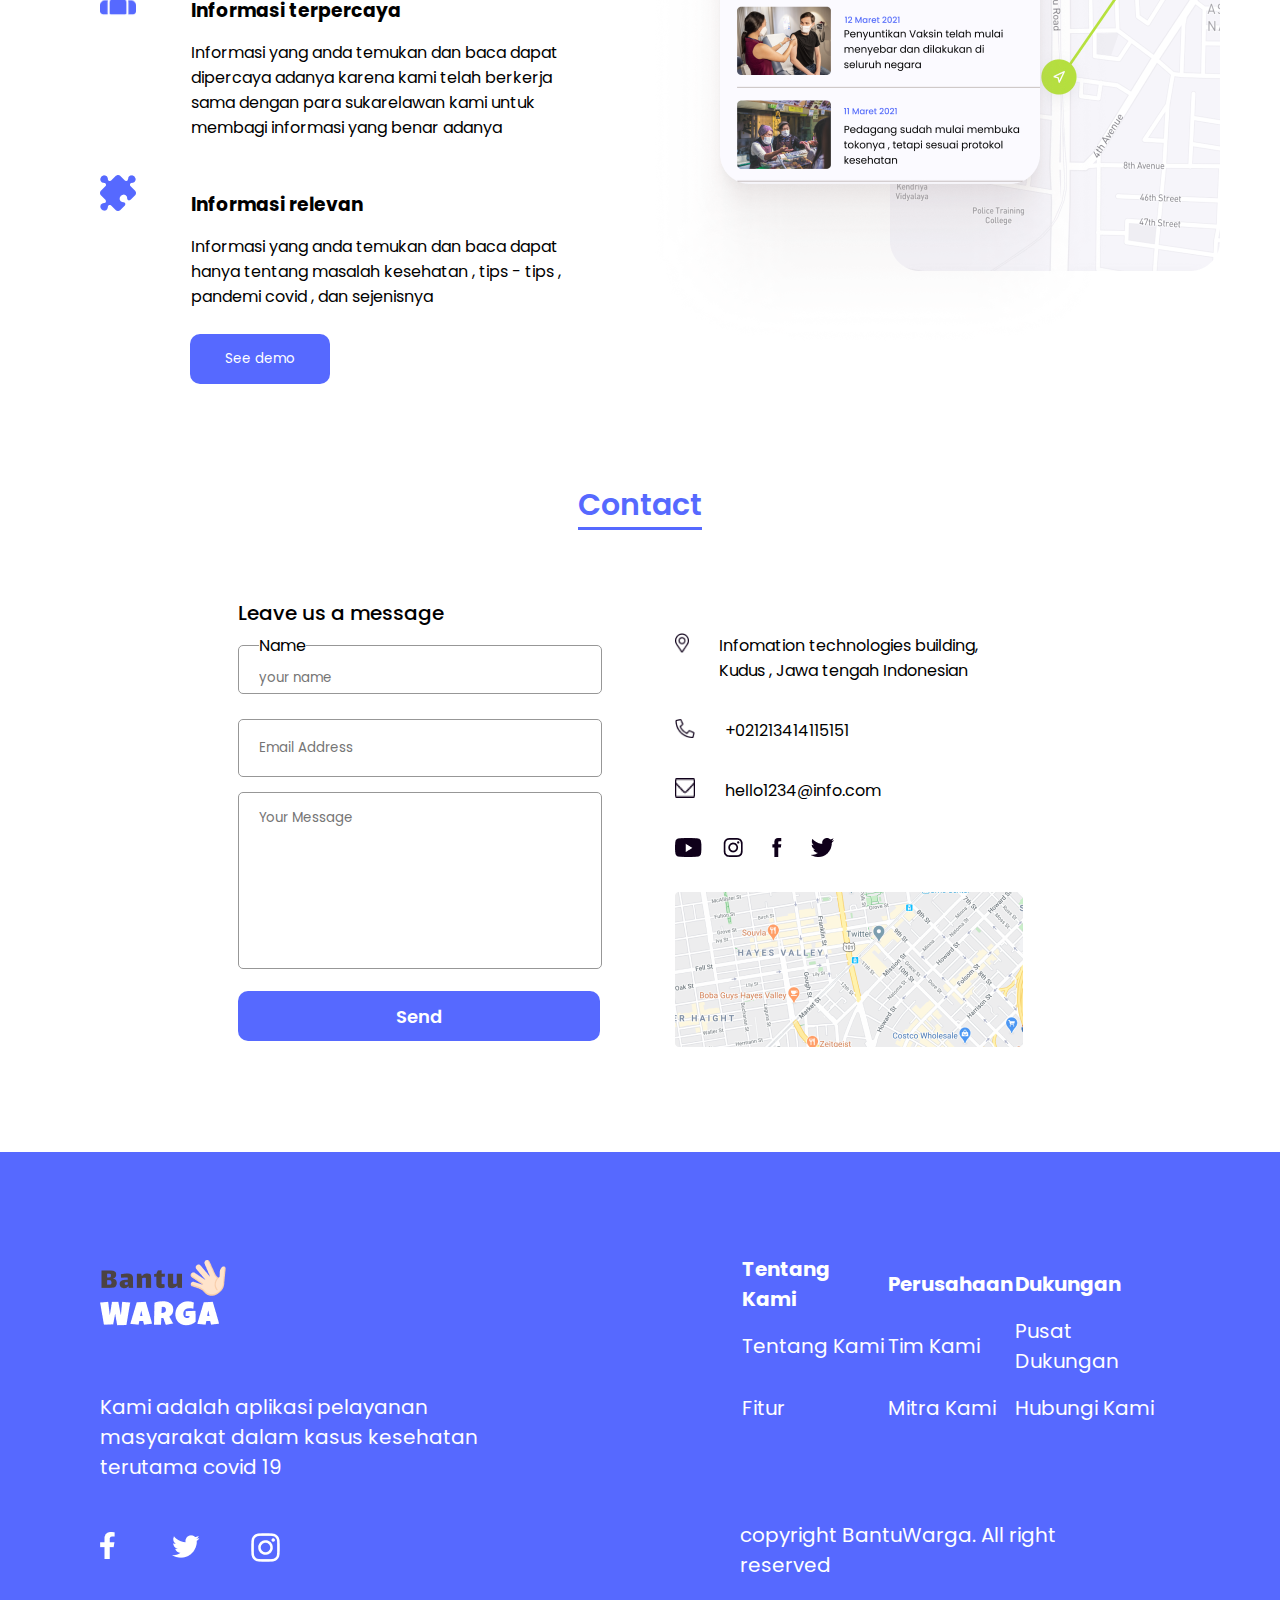
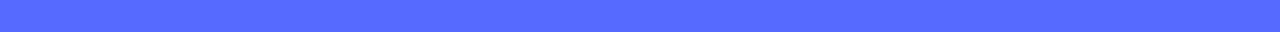
==== commit 7314e668: "all done" ====
--- a/daily_task_05-09-2024/index.html
+++ b/daily_task_05-09-2024/index.html
@@ -235,30 +235,68 @@
 
           <div class="contact_right">
             <div>
-              <img src="./assets/locator.png" alt="" class="icon">
-              <p>Infomation technologies building, Kudus , Jawa tengah Indonesian</p>
-            </div>
-            <div>
-              <img src="./assets/phone_icon.png" alt="" class="icon">
+              <img src="./assets/locator.png" alt="" class="icon" />
+              <p>
+                Infomation technologies building, Kudus , Jawa tengah Indonesian
+              </p>
+            </div>
+            <div>
+              <img src="./assets/phone_icon.png" alt="" class="icon" />
               <p>+021213414115151</p>
             </div>
             <div>
-              <img src="./assets/mail_box.png" alt="" class="icon">
+              <img src="./assets/mail_box.png" alt="" class="icon" />
               <p>hello1234@info.com</p>
             </div>
             <div>
-              <img src="./assets/social_icons.png" alt="">
-            </div>
-            <div>
-              <img src="./assets/location_map.png" alt="">
+              <img src="./assets/social_icons.png" alt="" />
+            </div>
+            <div>
+              <img src="./assets/location_map.png" alt="" />
             </div>
           </div>
         </div>
       </div>
     </div>
+
     <footer>
-      <div></div>
-      <div></div>
+      <div class="footer_left">
+        <div>
+          <img src="./assets/Logo 2.png" alt="">
+        </div>
+        <div class="footer_text">
+          <p>Kami adalah  aplikasi pelayanan masyarakat dalam kasus kesehatan terutama covid 19</p>
+        </div>
+        <div>
+          <img src="assets/social_icons_2.png" alt="">
+        </div>
+      </div>
+
+      <div class="footer_right">
+        <table>
+          <tbody>
+            <tr>
+              <th>Tentang Kami</th>
+              <th>Perusahaan</th>
+              <th>Dukungan</th>
+            </tr>
+            <tr>
+              <td>Tentang Kami</td>
+              <td>Tim Kami</td>
+              <td>Pusat Dukungan</td>
+            </tr>
+            <tr>
+              <td>Fitur</td>
+              <td>Mitra Kami</td>
+              <td>Hubungi Kami</td>
+            </tr>
+          </tbody>
+        </table>
+        <div class="copyright_text">
+          <p>copyright BantuWarga. All right reserved</p>
+        </div>
+      </div>
+      
     </footer>
   </body>
 </html>
--- a/daily_task_05-09-2024/style.css
+++ b/daily_task_05-09-2024/style.css
@@ -26,9 +26,9 @@
   /* justify-content: space-between; */
 }
 
-nav div:nth-child(2) {
-  /* justify-content: space-between; */
-}
+/* nav div:nth-child(2) {
+  /* justify-content: space-between; 
+} */
 
 nav ul {
   display: flex;
@@ -352,4 +352,57 @@
     width: 100%;
     height: 480px;
     background: #5669FF;
+    color: white;
+    display: flex;
+    
+}
+
+.footer_left{
+    width: 50%;
+    margin: 100px 0;
+    padding: 0px 100px;
+}
+
+.footer_left div{
+    /* margin-bottom: 50px; */
+}
+
+.footer_text{
+    font-weight: 400;
+    font-size: 20px;
+    width: 400px;
+    margin: 50px 0;
+}
+
+.footer_right{
+    width: 50%;
+    margin: 100px 100px 0 ;
+}
+
+table{
+    font-size: 20px;
+    font-weight: 400;
+    width: 100%;
+    text-align: left;
+    color: #ffffff;
+    /* margin-right: 100px; */
+}
+
+th{
+    font-weight: 700;
+}
+
+td,th{
+    margin: 50px;
+    height: 60px;
+}
+
+.copyright_text{
+    width: fit-content;
+    font-weight: 400;
+    font-size: 20px;
+    /* letter-spacing: ; */
+    margin-top: 80px;
+    margin-left: auto;
+    margin-right: 100px;
 }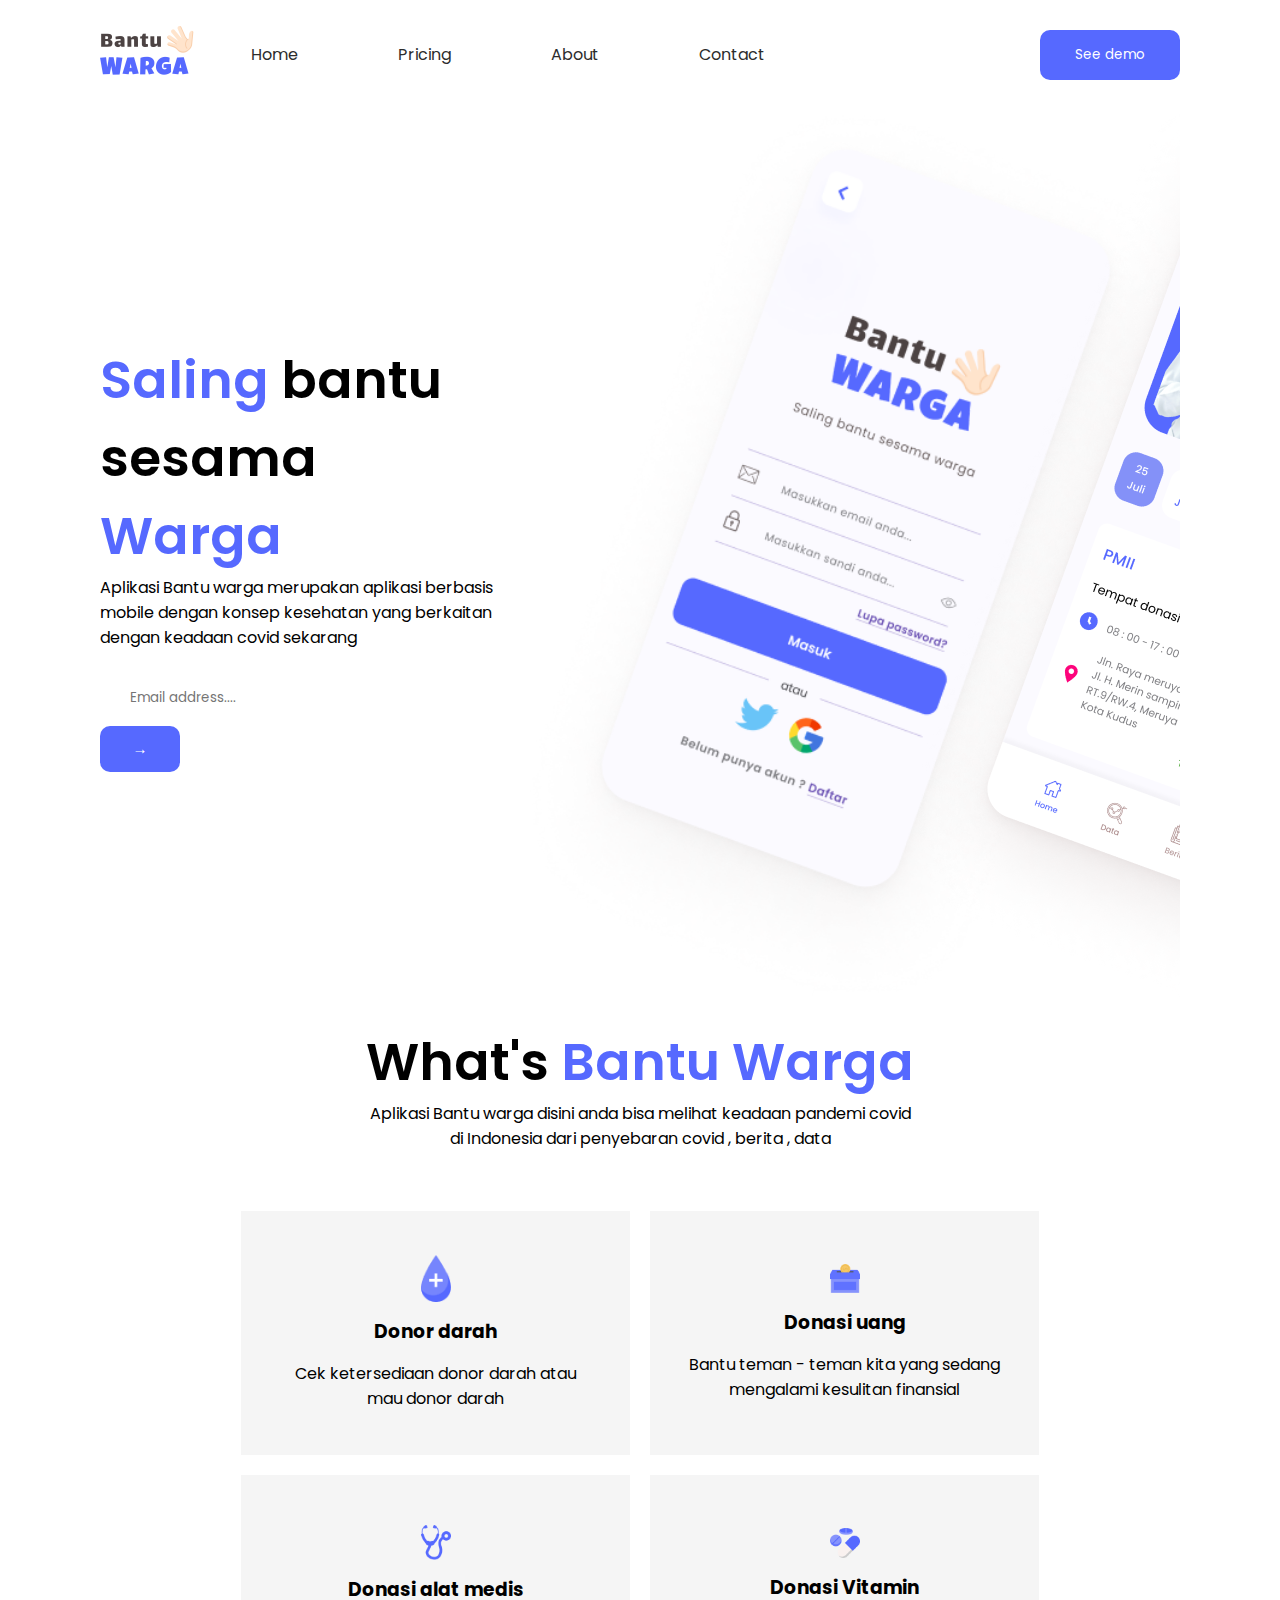
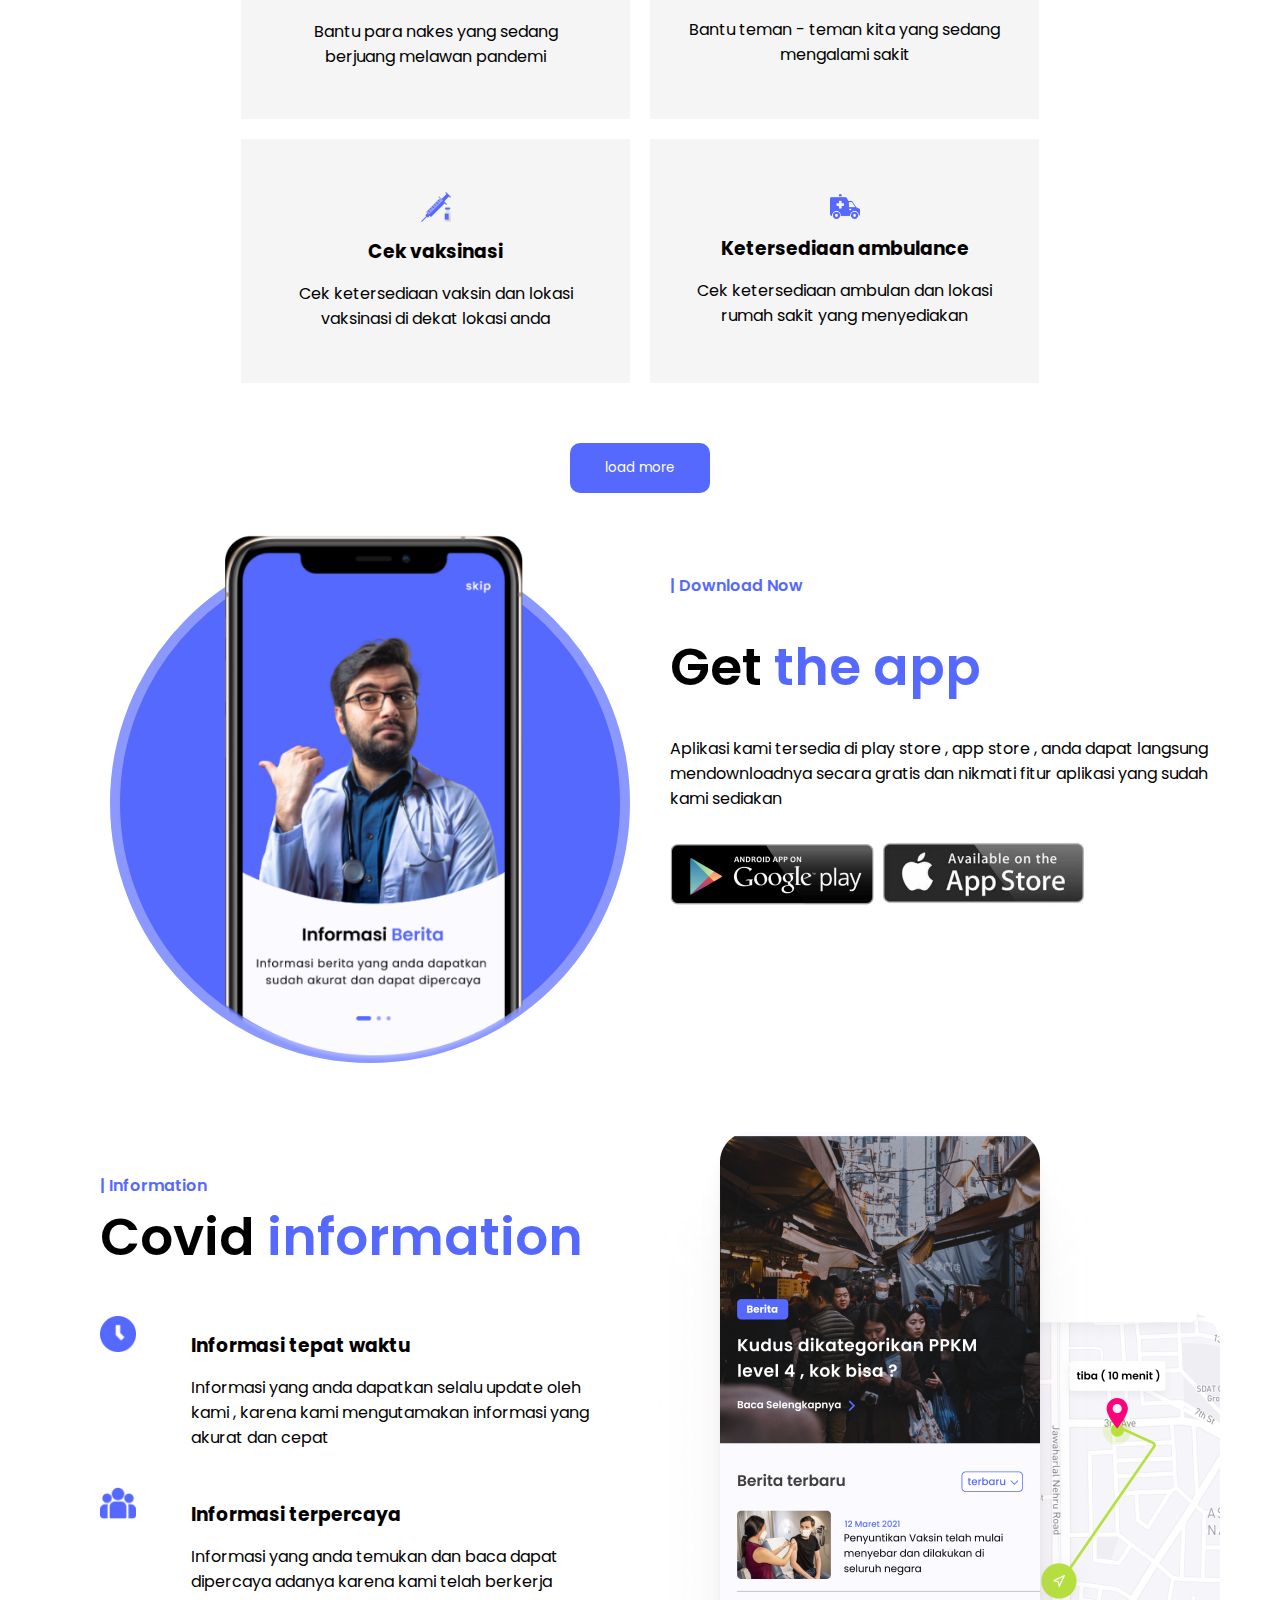
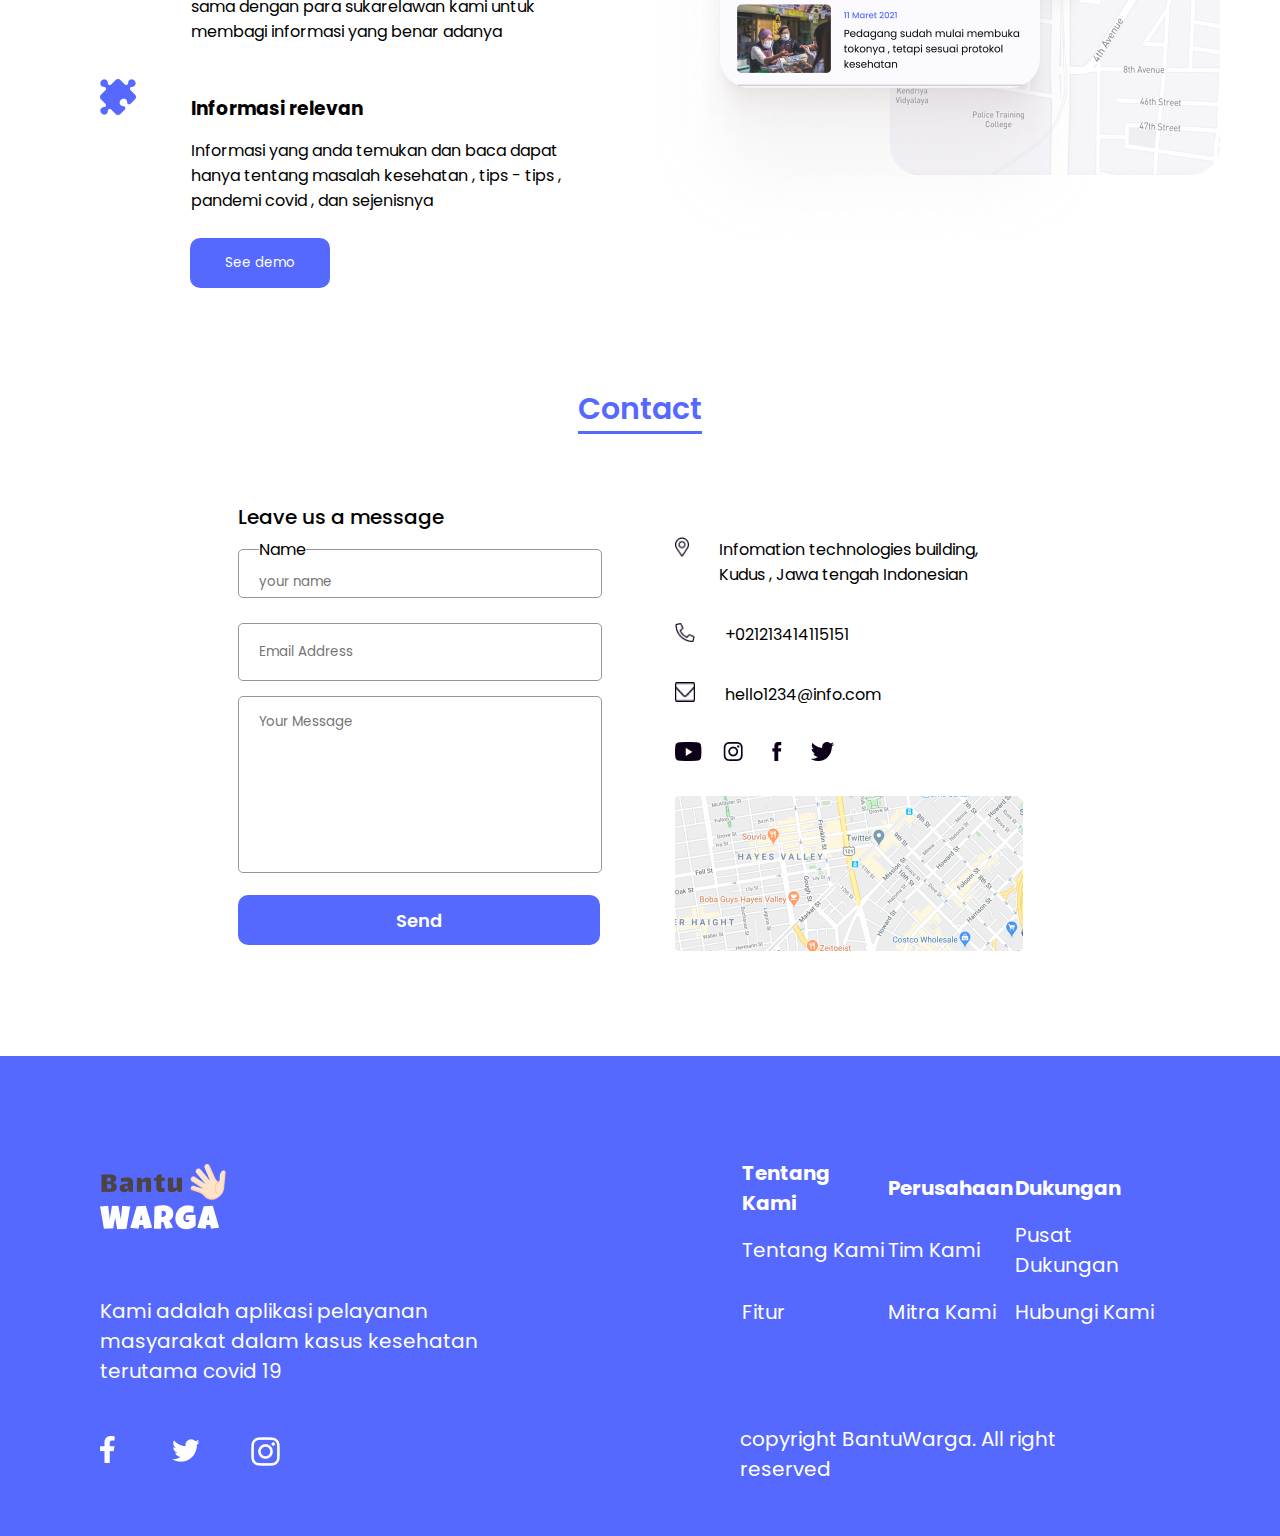
==== commit 5de53186: "phone bg is circular n ow" ====
--- a/daily_task_05-09-2024/index.html
+++ b/daily_task_05-09-2024/index.html
@@ -119,7 +119,9 @@
       <!-- get the app div -->
       <div class="get_app_container">
         <div class="get_app_left">
-          <img src="./assets/phone.png" alt="" />
+          <div class="phone_bg_circle">
+            <img src="./assets/phone.png" alt="" class="phone_img"/>
+          </div>
         </div>
 
         <div class="get_app_right">
@@ -262,13 +264,16 @@
     <footer>
       <div class="footer_left">
         <div>
-          <img src="./assets/Logo 2.png" alt="">
+          <img src="./assets/Logo 2.png" alt="" />
         </div>
         <div class="footer_text">
-          <p>Kami adalah  aplikasi pelayanan masyarakat dalam kasus kesehatan terutama covid 19</p>
+          <p>
+            Kami adalah aplikasi pelayanan masyarakat dalam kasus kesehatan
+            terutama covid 19
+          </p>
         </div>
         <div>
-          <img src="assets/social_icons_2.png" alt="">
+          <img src="assets/social_icons_2.png" alt="" />
         </div>
       </div>
 
@@ -296,7 +301,6 @@
           <p>copyright BantuWarga. All right reserved</p>
         </div>
       </div>
-      
     </footer>
   </body>
 </html>
--- a/daily_task_05-09-2024/style.css
+++ b/daily_task_05-09-2024/style.css
@@ -181,7 +181,24 @@
   display: flex;
   justify-content: center;
   width: 50%;
+  /*  */
+}
+
+.phone_bg_circle{
   background: #5669ff;
+  display: flex;
+  height: 500px ;
+  width: 500px ;
+  border: #8b98ff solid 10px;
+  border-radius: 50%;
+}
+
+.phone_img{
+  margin-left: auto;
+  margin-right: auto;
+  margin-left: -9px; 
+  margin-top: -80px;
+  margin-bottom: -10px;
 }
 
 .get_app_right {
@@ -361,10 +378,6 @@
     width: 50%;
     margin: 100px 0;
     padding: 0px 100px;
-}
-
-.footer_left div{
-    /* margin-bottom: 50px; */
 }
 
 .footer_text{
